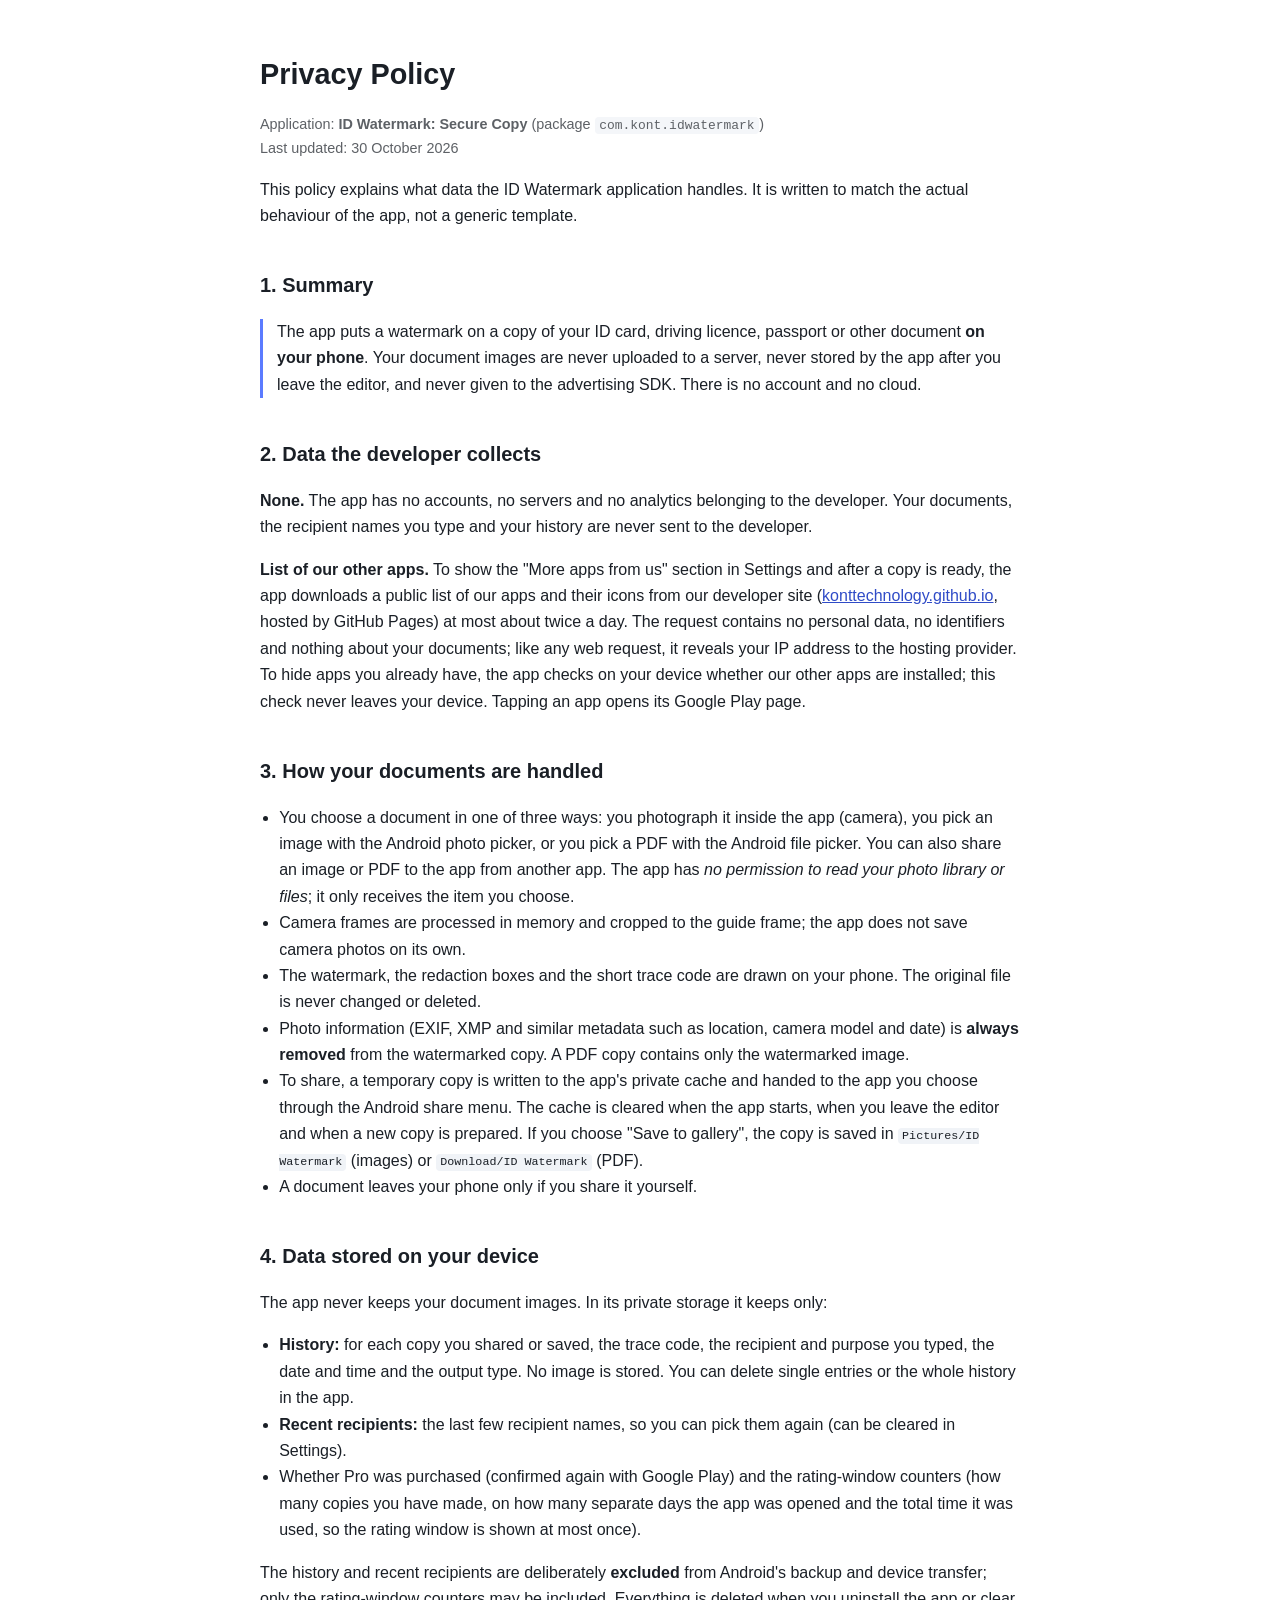
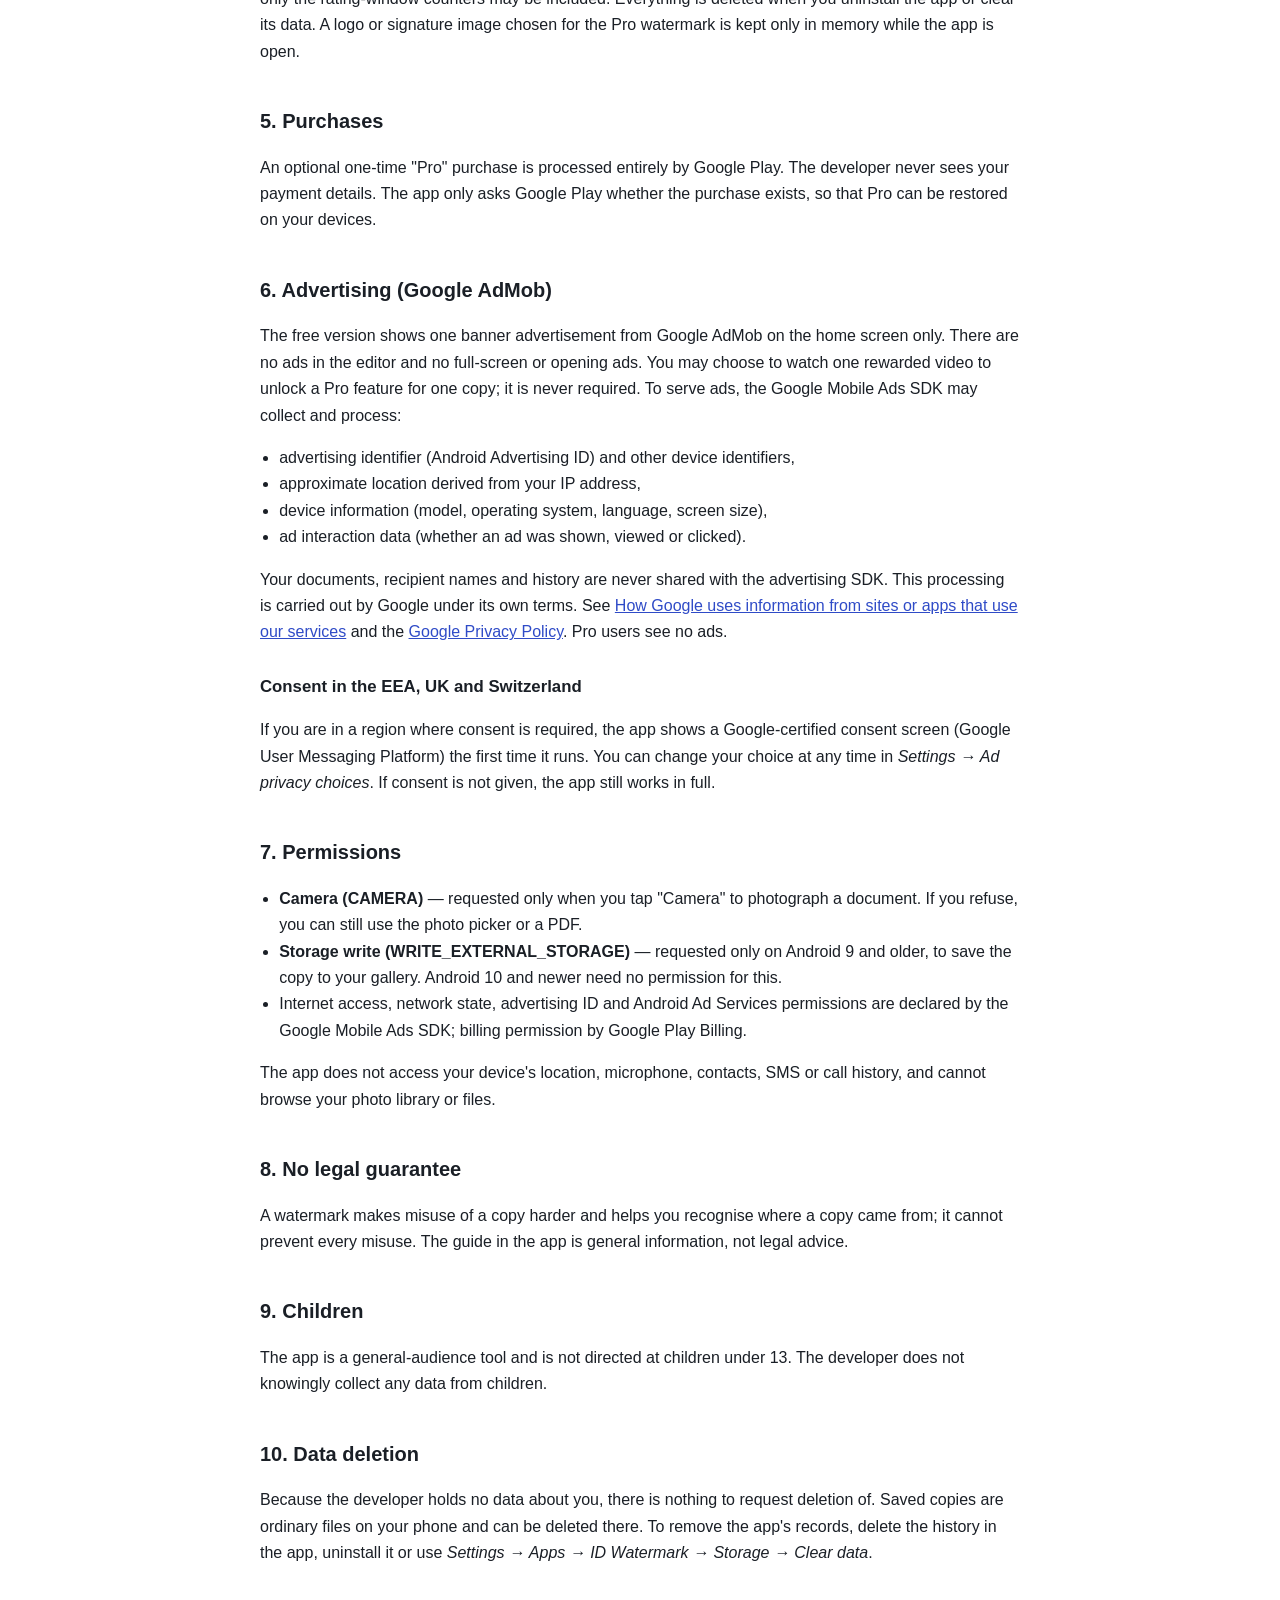
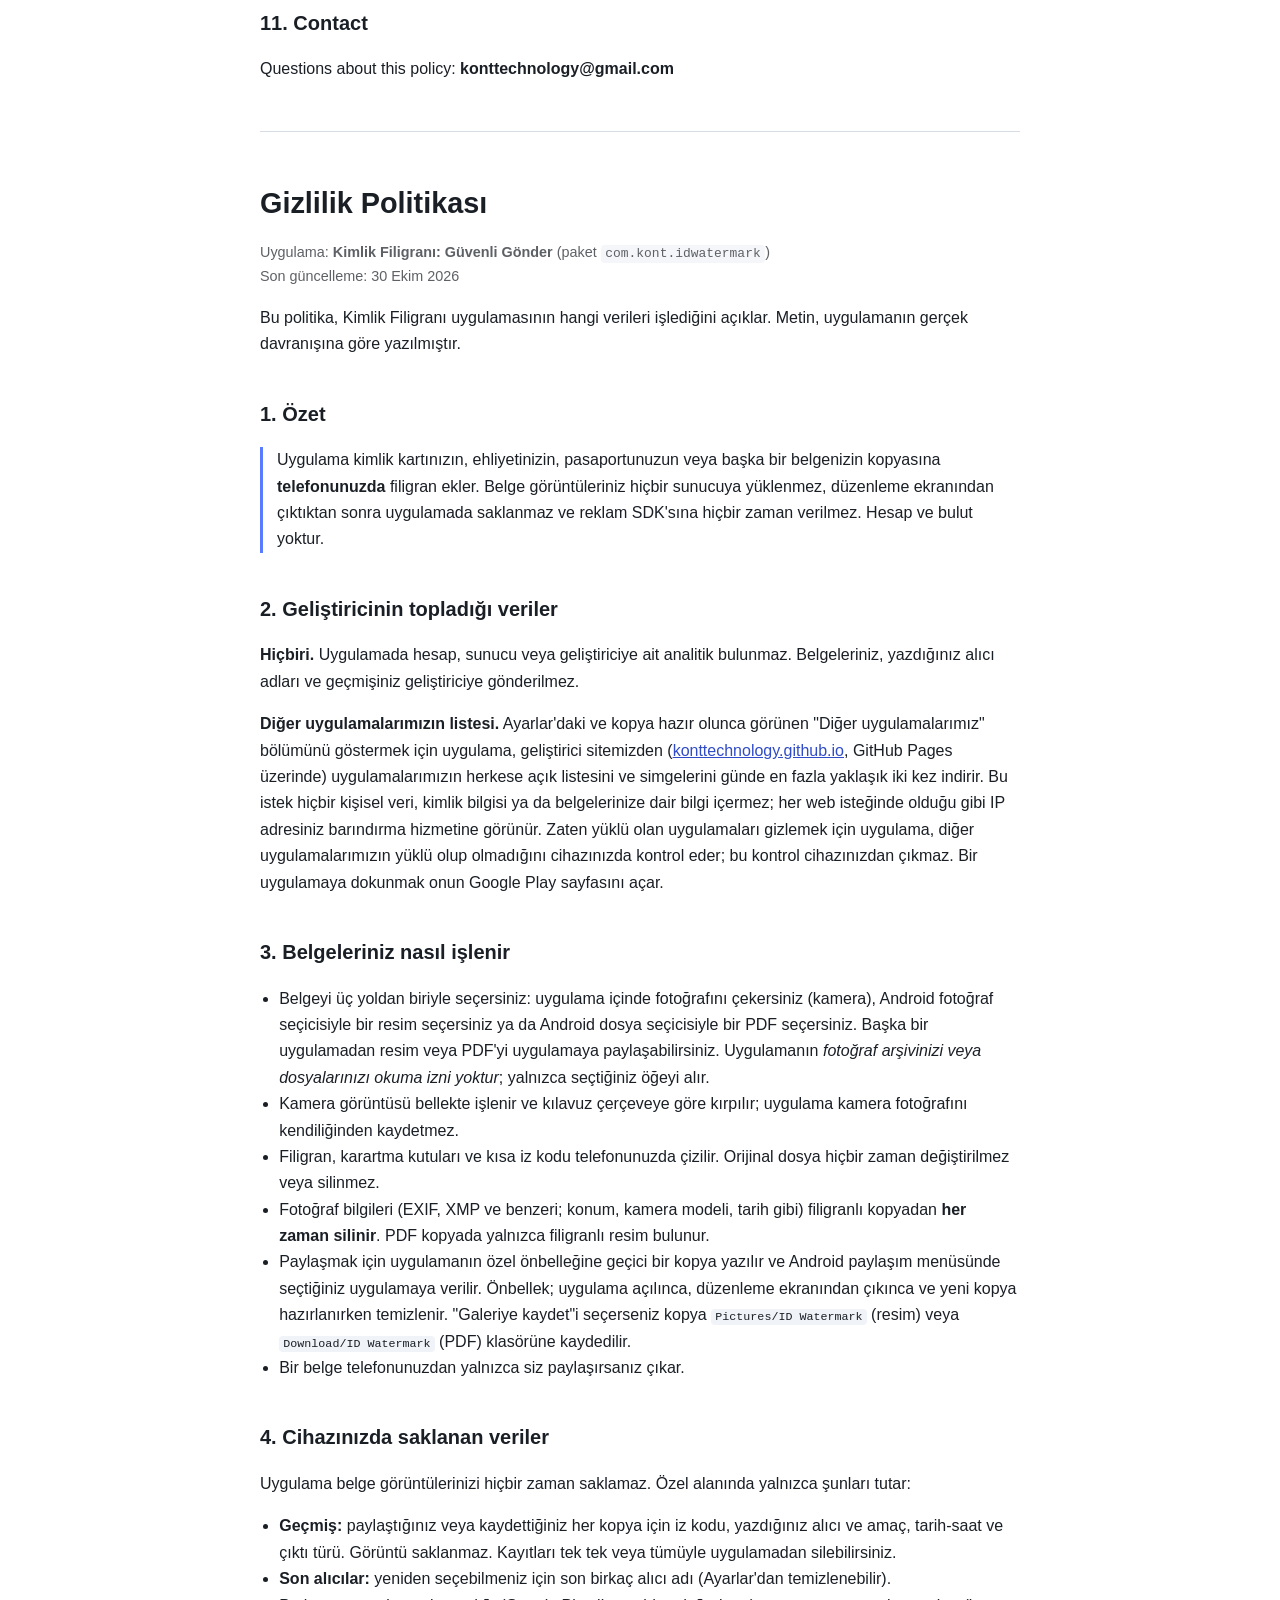
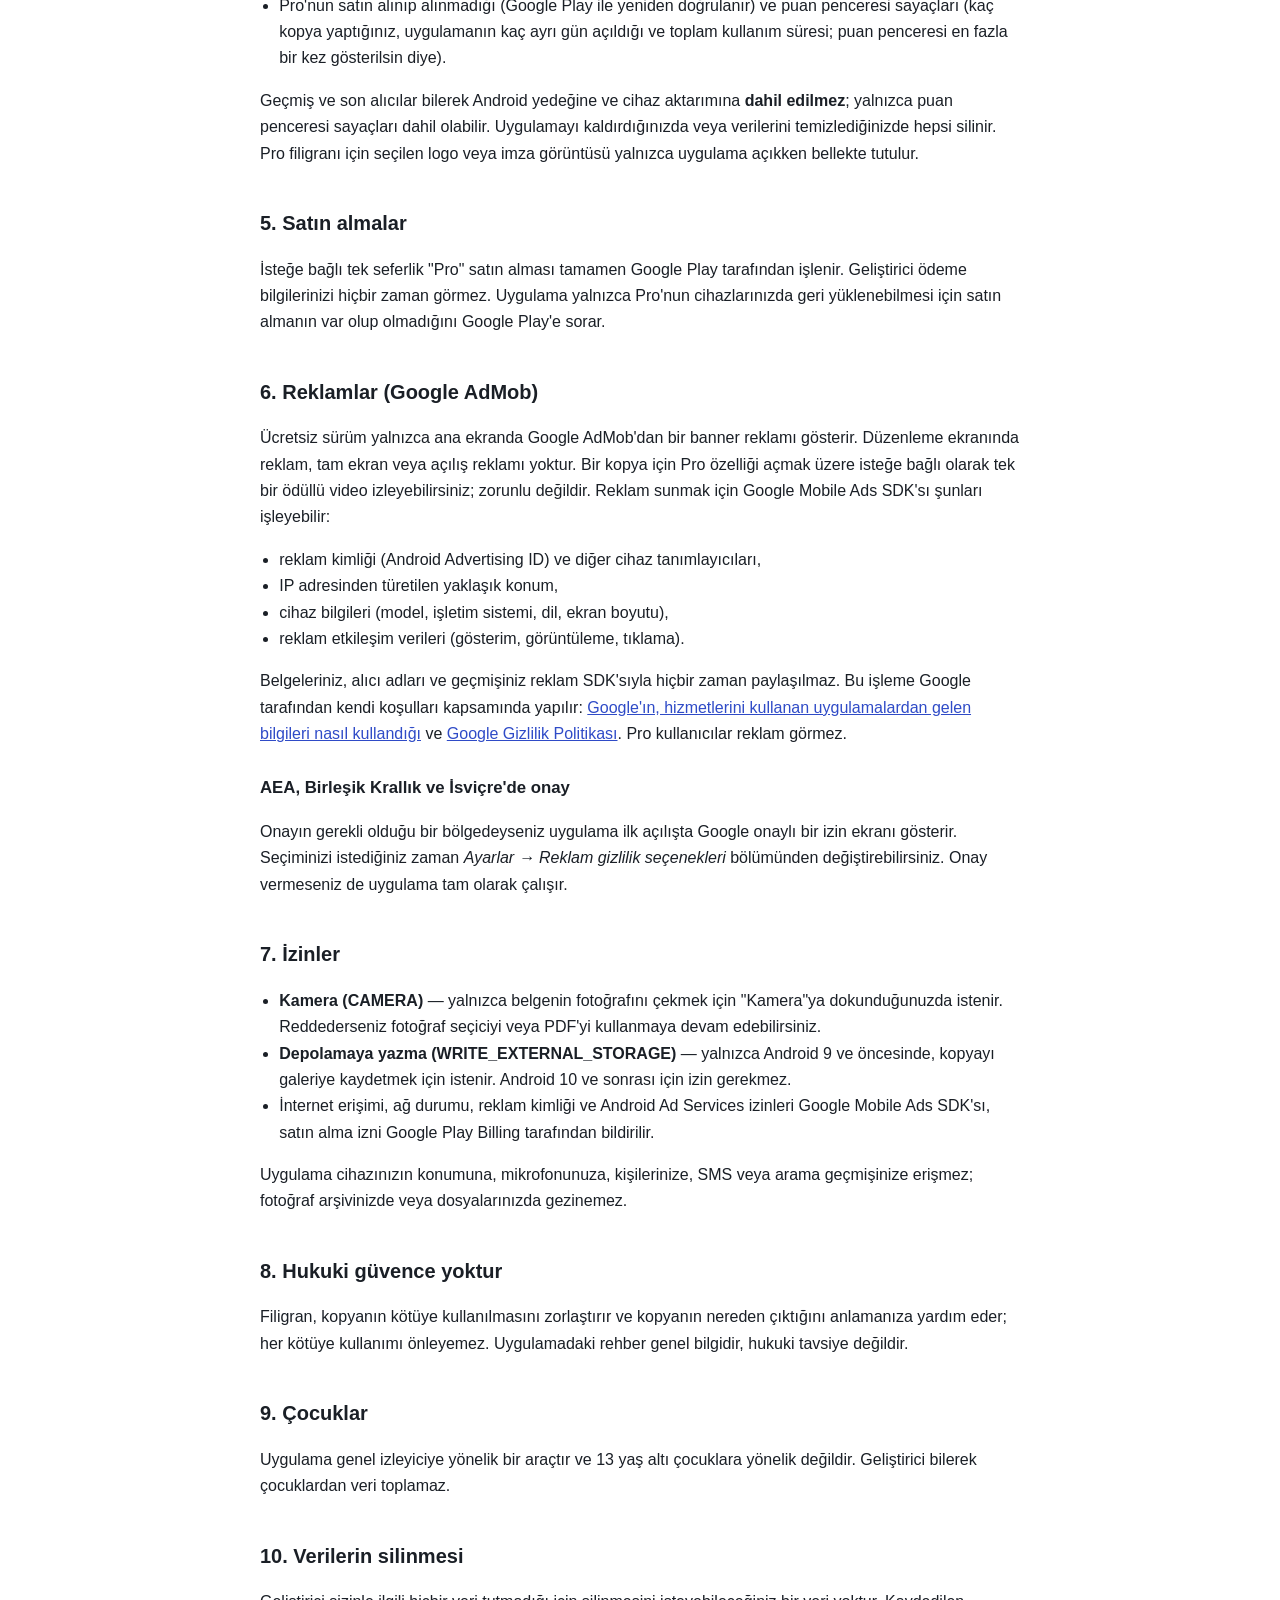
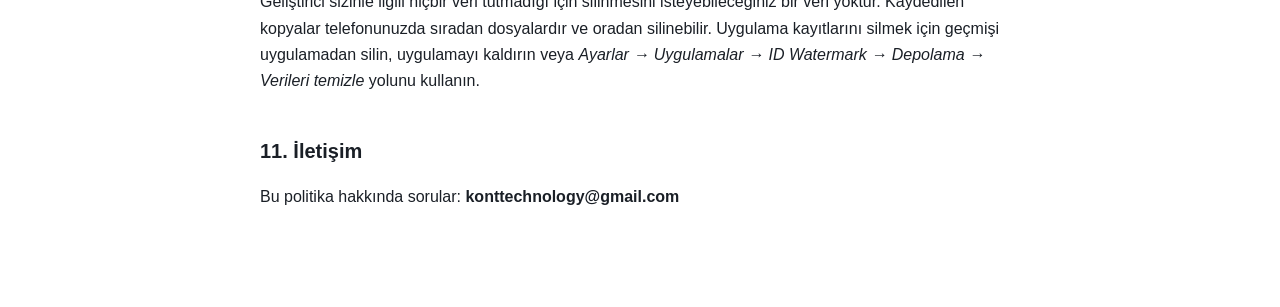
==== idwatermark-privacy/index.html @ 80bf9b18 "ID Watermark gizlilik politikasi" ====
<!DOCTYPE html>
<html lang="en">
<head>
<meta charset="utf-8">
<meta name="viewport" content="width=device-width, initial-scale=1">
<title>Privacy Policy — ID Watermark / Kimlik Filigranı</title>
<style>
  :root { color-scheme: light dark; }
  body {
    font-family: -apple-system, BlinkMacSystemFont, "Segoe UI", Roboto, Arial, sans-serif;
    line-height: 1.65; margin: 0 auto; max-width: 760px; padding: 32px 20px 80px;
    color: #1a1f26; background: #ffffff;
  }
  @media (prefers-color-scheme: dark) {
    body { color: #e6ebf2; background: #10141a; }
    code { background: #1c232c; }
    hr { border-color: #2a323d; }
  }
  h1 { font-size: 1.8rem; margin-bottom: .2em; }
  h2 { font-size: 1.25rem; margin-top: 2em; }
  h3 { font-size: 1.05rem; margin-top: 1.6em; }
  .updated { opacity: .7; font-size: .9rem; }
  hr { margin: 3em 0; border: 0; border-top: 1px solid #d7dde5; }
  ul { padding-left: 1.2em; }
  a { color: #2f4bc7; }
  code { background: #f0f3f7; padding: .1em .35em; border-radius: 4px; font-size: .9em; }
  .highlight { border-left: 3px solid #5b7bff; padding-left: 14px; }
</style>
</head>
<body>
<h1>Privacy Policy</h1>
<p class="updated">Application: <strong>ID Watermark: Secure Copy</strong> (package <code>com.kont.idwatermark</code>)<br>
Last updated: 30 October 2026</p>

<p>This policy explains what data the ID Watermark application handles. It is written to match
the actual behaviour of the app, not a generic template.</p>

<h2>1. Summary</h2>
<div class="highlight">
<p>The app puts a watermark on a copy of your ID card, driving licence, passport or other document
<strong>on your phone</strong>. Your document images are never uploaded to a server, never stored by the
app after you leave the editor, and never given to the advertising SDK. There is no account and no cloud.</p>
</div>

<h2>2. Data the developer collects</h2>
<p><strong>None.</strong> The app has no accounts, no servers and no analytics belonging to the
developer. Your documents, the recipient names you type and your history are never sent to the developer.</p>
<p><strong>List of our other apps.</strong> To show the "More apps from us" section in Settings and after a
copy is ready, the app downloads a public list of our apps and their icons from our developer site
(<a href="https://konttechnology.github.io/">konttechnology.github.io</a>, hosted by GitHub Pages) at most about
twice a day. The request contains no personal data, no identifiers and nothing about your documents; like any
web request, it reveals your IP address to the hosting provider. To hide apps you already have, the app checks
on your device whether our other apps are installed; this check never leaves your device. Tapping an app opens
its Google Play page.</p>

<h2>3. How your documents are handled</h2>
<ul>
  <li>You choose a document in one of three ways: you photograph it inside the app (camera), you pick an image
      with the Android photo picker, or you pick a PDF with the Android file picker. You can also share an image
      or PDF to the app from another app. The app has <em>no permission to read your photo library or files</em>;
      it only receives the item you choose.</li>
  <li>Camera frames are processed in memory and cropped to the guide frame; the app does not save camera
      photos on its own.</li>
  <li>The watermark, the redaction boxes and the short trace code are drawn on your phone. The original file
      is never changed or deleted.</li>
  <li>Photo information (EXIF, XMP and similar metadata such as location, camera model and date) is
      <strong>always removed</strong> from the watermarked copy. A PDF copy contains only the watermarked image.</li>
  <li>To share, a temporary copy is written to the app's private cache and handed to the app you choose through
      the Android share menu. The cache is cleared when the app starts, when you leave the editor and when a new
      copy is prepared. If you choose "Save to gallery", the copy is saved in <code>Pictures/ID Watermark</code>
      (images) or <code>Download/ID Watermark</code> (PDF).</li>
  <li>A document leaves your phone only if you share it yourself.</li>
</ul>

<h2>4. Data stored on your device</h2>
<p>The app never keeps your document images. In its private storage it keeps only:</p>
<ul>
  <li><strong>History:</strong> for each copy you shared or saved, the trace code, the recipient and purpose you
      typed, the date and time and the output type. No image is stored. You can delete single entries or the whole
      history in the app.</li>
  <li><strong>Recent recipients:</strong> the last few recipient names, so you can pick them again (can be cleared
      in Settings).</li>
  <li>Whether Pro was purchased (confirmed again with Google Play) and the rating-window counters (how many
      copies you have made, on how many separate days the app was opened and the total time it was used, so the
      rating window is shown at most once).</li>
</ul>
<p>The history and recent recipients are deliberately <strong>excluded</strong> from Android's backup and device
transfer; only the rating-window counters may be included. Everything is deleted when you uninstall the app or
clear its data. A logo or signature image chosen for the Pro watermark is kept only in memory while the app is
open.</p>

<h2>5. Purchases</h2>
<p>An optional one-time "Pro" purchase is processed entirely by Google Play. The developer never
sees your payment details. The app only asks Google Play whether the purchase exists, so that Pro
can be restored on your devices.</p>

<h2>6. Advertising (Google AdMob)</h2>
<p>The free version shows one banner advertisement from Google AdMob on the home screen only. There are no
ads in the editor and no full-screen or opening ads. You may choose to watch one rewarded video to unlock a Pro
feature for one copy; it is never required. To serve ads, the Google Mobile Ads SDK may collect and process:</p>
<ul>
  <li>advertising identifier (Android Advertising ID) and other device identifiers,</li>
  <li>approximate location derived from your IP address,</li>
  <li>device information (model, operating system, language, screen size),</li>
  <li>ad interaction data (whether an ad was shown, viewed or clicked).</li>
</ul>
<p>Your documents, recipient names and history are never shared with the advertising SDK. This processing is
carried out by Google under its own terms. See
<a href="https://policies.google.com/technologies/partner-sites">How Google uses information from
sites or apps that use our services</a> and the
<a href="https://policies.google.com/privacy">Google Privacy Policy</a>. Pro users see no ads.</p>

<h3>Consent in the EEA, UK and Switzerland</h3>
<p>If you are in a region where consent is required, the app shows a Google-certified consent
screen (Google User Messaging Platform) the first time it runs. You can change your choice at any
time in <em>Settings &rarr; Ad privacy choices</em>. If consent is not given, the app still works
in full.</p>

<h2>7. Permissions</h2>
<ul>
  <li><strong>Camera (CAMERA)</strong> &mdash; requested only when you tap "Camera" to photograph a document.
      If you refuse, you can still use the photo picker or a PDF.</li>
  <li><strong>Storage write (WRITE_EXTERNAL_STORAGE)</strong> &mdash; requested only on Android 9
      and older, to save the copy to your gallery. Android 10 and newer need no permission for this.</li>
  <li>Internet access, network state, advertising ID and Android Ad Services permissions are
      declared by the Google Mobile Ads SDK; billing permission by Google Play Billing.</li>
</ul>
<p>The app does not access your device's location, microphone, contacts, SMS or call history,
and cannot browse your photo library or files.</p>

<h2>8. No legal guarantee</h2>
<p>A watermark makes misuse of a copy harder and helps you recognise where a copy came from; it cannot
prevent every misuse. The guide in the app is general information, not legal advice.</p>

<h2>9. Children</h2>
<p>The app is a general-audience tool and is not directed at children under 13. The developer
does not knowingly collect any data from children.</p>

<h2>10. Data deletion</h2>
<p>Because the developer holds no data about you, there is nothing to request deletion of. Saved
copies are ordinary files on your phone and can be deleted there. To remove the app's records, delete the
history in the app, uninstall it or use <em>Settings &rarr; Apps &rarr; ID Watermark &rarr; Storage &rarr; Clear
data</em>.</p>

<h2>11. Contact</h2>
<p>Questions about this policy: <strong>konttechnology@gmail.com</strong></p>

<hr>

<h1>Gizlilik Politikası</h1>
<p class="updated">Uygulama: <strong>Kimlik Filigranı: Güvenli Gönder</strong> (paket <code>com.kont.idwatermark</code>)<br>
Son güncelleme: 30 Ekim 2026</p>

<p>Bu politika, Kimlik Filigranı uygulamasının hangi verileri işlediğini açıklar. Metin,
uygulamanın gerçek davranışına göre yazılmıştır.</p>

<h2>1. Özet</h2>
<div class="highlight">
<p>Uygulama kimlik kartınızın, ehliyetinizin, pasaportunuzun veya başka bir belgenizin kopyasına
<strong>telefonunuzda</strong> filigran ekler. Belge görüntüleriniz hiçbir sunucuya yüklenmez, düzenleme
ekranından çıktıktan sonra uygulamada saklanmaz ve reklam SDK'sına hiçbir zaman verilmez. Hesap ve bulut yoktur.</p>
</div>

<h2>2. Geliştiricinin topladığı veriler</h2>
<p><strong>Hiçbiri.</strong> Uygulamada hesap, sunucu veya geliştiriciye ait analitik bulunmaz.
Belgeleriniz, yazdığınız alıcı adları ve geçmişiniz geliştiriciye gönderilmez.</p>
<p><strong>Diğer uygulamalarımızın listesi.</strong> Ayarlar'daki ve kopya hazır olunca görünen "Diğer
uygulamalarımız" bölümünü göstermek için uygulama, geliştirici sitemizden
(<a href="https://konttechnology.github.io/">konttechnology.github.io</a>, GitHub Pages üzerinde) uygulamalarımızın
herkese açık listesini ve simgelerini günde en fazla yaklaşık iki kez indirir. Bu istek hiçbir kişisel veri,
kimlik bilgisi ya da belgelerinize dair bilgi içermez; her web isteğinde olduğu gibi IP adresiniz barındırma
hizmetine görünür. Zaten yüklü olan uygulamaları gizlemek için uygulama, diğer uygulamalarımızın yüklü olup
olmadığını cihazınızda kontrol eder; bu kontrol cihazınızdan çıkmaz. Bir uygulamaya dokunmak onun Google Play
sayfasını açar.</p>

<h2>3. Belgeleriniz nasıl işlenir</h2>
<ul>
  <li>Belgeyi üç yoldan biriyle seçersiniz: uygulama içinde fotoğrafını çekersiniz (kamera), Android fotoğraf
      seçicisiyle bir resim seçersiniz ya da Android dosya seçicisiyle bir PDF seçersiniz. Başka bir uygulamadan
      resim veya PDF'yi uygulamaya paylaşabilirsiniz. Uygulamanın <em>fotoğraf arşivinizi veya dosyalarınızı okuma
      izni yoktur</em>; yalnızca seçtiğiniz öğeyi alır.</li>
  <li>Kamera görüntüsü bellekte işlenir ve kılavuz çerçeveye göre kırpılır; uygulama kamera fotoğrafını kendiliğinden
      kaydetmez.</li>
  <li>Filigran, karartma kutuları ve kısa iz kodu telefonunuzda çizilir. Orijinal dosya hiçbir zaman değiştirilmez
      veya silinmez.</li>
  <li>Fotoğraf bilgileri (EXIF, XMP ve benzeri; konum, kamera modeli, tarih gibi) filigranlı kopyadan
      <strong>her zaman silinir</strong>. PDF kopyada yalnızca filigranlı resim bulunur.</li>
  <li>Paylaşmak için uygulamanın özel önbelleğine geçici bir kopya yazılır ve Android paylaşım menüsünde seçtiğiniz
      uygulamaya verilir. Önbellek; uygulama açılınca, düzenleme ekranından çıkınca ve yeni kopya hazırlanırken
      temizlenir. "Galeriye kaydet"i seçerseniz kopya <code>Pictures/ID Watermark</code> (resim) veya
      <code>Download/ID Watermark</code> (PDF) klasörüne kaydedilir.</li>
  <li>Bir belge telefonunuzdan yalnızca siz paylaşırsanız çıkar.</li>
</ul>

<h2>4. Cihazınızda saklanan veriler</h2>
<p>Uygulama belge görüntülerinizi hiçbir zaman saklamaz. Özel alanında yalnızca şunları tutar:</p>
<ul>
  <li><strong>Geçmiş:</strong> paylaştığınız veya kaydettiğiniz her kopya için iz kodu, yazdığınız alıcı ve amaç,
      tarih-saat ve çıktı türü. Görüntü saklanmaz. Kayıtları tek tek veya tümüyle uygulamadan silebilirsiniz.</li>
  <li><strong>Son alıcılar:</strong> yeniden seçebilmeniz için son birkaç alıcı adı (Ayarlar'dan temizlenebilir).</li>
  <li>Pro'nun satın alınıp alınmadığı (Google Play ile yeniden doğrulanır) ve puan penceresi sayaçları (kaç kopya
      yaptığınız, uygulamanın kaç ayrı gün açıldığı ve toplam kullanım süresi; puan penceresi en fazla bir kez
      gösterilsin diye).</li>
</ul>
<p>Geçmiş ve son alıcılar bilerek Android yedeğine ve cihaz aktarımına <strong>dahil edilmez</strong>; yalnızca puan
penceresi sayaçları dahil olabilir. Uygulamayı kaldırdığınızda veya verilerini temizlediğinizde hepsi silinir. Pro
filigranı için seçilen logo veya imza görüntüsü yalnızca uygulama açıkken bellekte tutulur.</p>

<h2>5. Satın almalar</h2>
<p>İsteğe bağlı tek seferlik "Pro" satın alması tamamen Google Play tarafından işlenir. Geliştirici
ödeme bilgilerinizi hiçbir zaman görmez. Uygulama yalnızca Pro'nun cihazlarınızda geri
yüklenebilmesi için satın almanın var olup olmadığını Google Play'e sorar.</p>

<h2>6. Reklamlar (Google AdMob)</h2>
<p>Ücretsiz sürüm yalnızca ana ekranda Google AdMob'dan bir banner reklamı gösterir. Düzenleme ekranında reklam,
tam ekran veya açılış reklamı yoktur. Bir kopya için Pro özelliği açmak üzere isteğe bağlı olarak tek bir ödüllü
video izleyebilirsiniz; zorunlu değildir. Reklam sunmak için Google Mobile Ads SDK'sı şunları işleyebilir:</p>
<ul>
  <li>reklam kimliği (Android Advertising ID) ve diğer cihaz tanımlayıcıları,</li>
  <li>IP adresinden türetilen yaklaşık konum,</li>
  <li>cihaz bilgileri (model, işletim sistemi, dil, ekran boyutu),</li>
  <li>reklam etkileşim verileri (gösterim, görüntüleme, tıklama).</li>
</ul>
<p>Belgeleriniz, alıcı adları ve geçmişiniz reklam SDK'sıyla hiçbir zaman paylaşılmaz. Bu işleme Google tarafından
kendi koşulları kapsamında yapılır:
<a href="https://policies.google.com/technologies/partner-sites">Google'ın, hizmetlerini kullanan
uygulamalardan gelen bilgileri nasıl kullandığı</a> ve
<a href="https://policies.google.com/privacy">Google Gizlilik Politikası</a>. Pro kullanıcılar
reklam görmez.</p>

<h3>AEA, Birleşik Krallık ve İsviçre'de onay</h3>
<p>Onayın gerekli olduğu bir bölgedeyseniz uygulama ilk açılışta Google onaylı bir izin ekranı
gösterir. Seçiminizi istediğiniz zaman <em>Ayarlar &rarr; Reklam gizlilik seçenekleri</em>
bölümünden değiştirebilirsiniz. Onay vermeseniz de uygulama tam olarak çalışır.</p>

<h2>7. İzinler</h2>
<ul>
  <li><strong>Kamera (CAMERA)</strong> &mdash; yalnızca belgenin fotoğrafını çekmek için "Kamera"ya dokunduğunuzda
      istenir. Reddederseniz fotoğraf seçiciyi veya PDF'yi kullanmaya devam edebilirsiniz.</li>
  <li><strong>Depolamaya yazma (WRITE_EXTERNAL_STORAGE)</strong> &mdash; yalnızca Android 9 ve
      öncesinde, kopyayı galeriye kaydetmek için istenir. Android 10 ve sonrası için izin gerekmez.</li>
  <li>İnternet erişimi, ağ durumu, reklam kimliği ve Android Ad Services izinleri Google Mobile Ads
      SDK'sı, satın alma izni Google Play Billing tarafından bildirilir.</li>
</ul>
<p>Uygulama cihazınızın konumuna, mikrofonunuza, kişilerinize, SMS veya arama geçmişinize erişmez;
fotoğraf arşivinizde veya dosyalarınızda gezinemez.</p>

<h2>8. Hukuki güvence yoktur</h2>
<p>Filigran, kopyanın kötüye kullanılmasını zorlaştırır ve kopyanın nereden çıktığını anlamanıza yardım eder;
her kötüye kullanımı önleyemez. Uygulamadaki rehber genel bilgidir, hukuki tavsiye değildir.</p>

<h2>9. Çocuklar</h2>
<p>Uygulama genel izleyiciye yönelik bir araçtır ve 13 yaş altı çocuklara yönelik değildir.
Geliştirici bilerek çocuklardan veri toplamaz.</p>

<h2>10. Verilerin silinmesi</h2>
<p>Geliştirici sizinle ilgili hiçbir veri tutmadığı için silinmesini isteyebileceğiniz bir veri
yoktur. Kaydedilen kopyalar telefonunuzda sıradan dosyalardır ve oradan silinebilir. Uygulama kayıtlarını
silmek için geçmişi uygulamadan silin, uygulamayı kaldırın veya <em>Ayarlar &rarr; Uygulamalar &rarr; ID Watermark
&rarr; Depolama &rarr; Verileri temizle</em> yolunu kullanın.</p>

<h2>11. İletişim</h2>
<p>Bu politika hakkında sorular: <strong>konttechnology@gmail.com</strong></p>

</body>
</html>
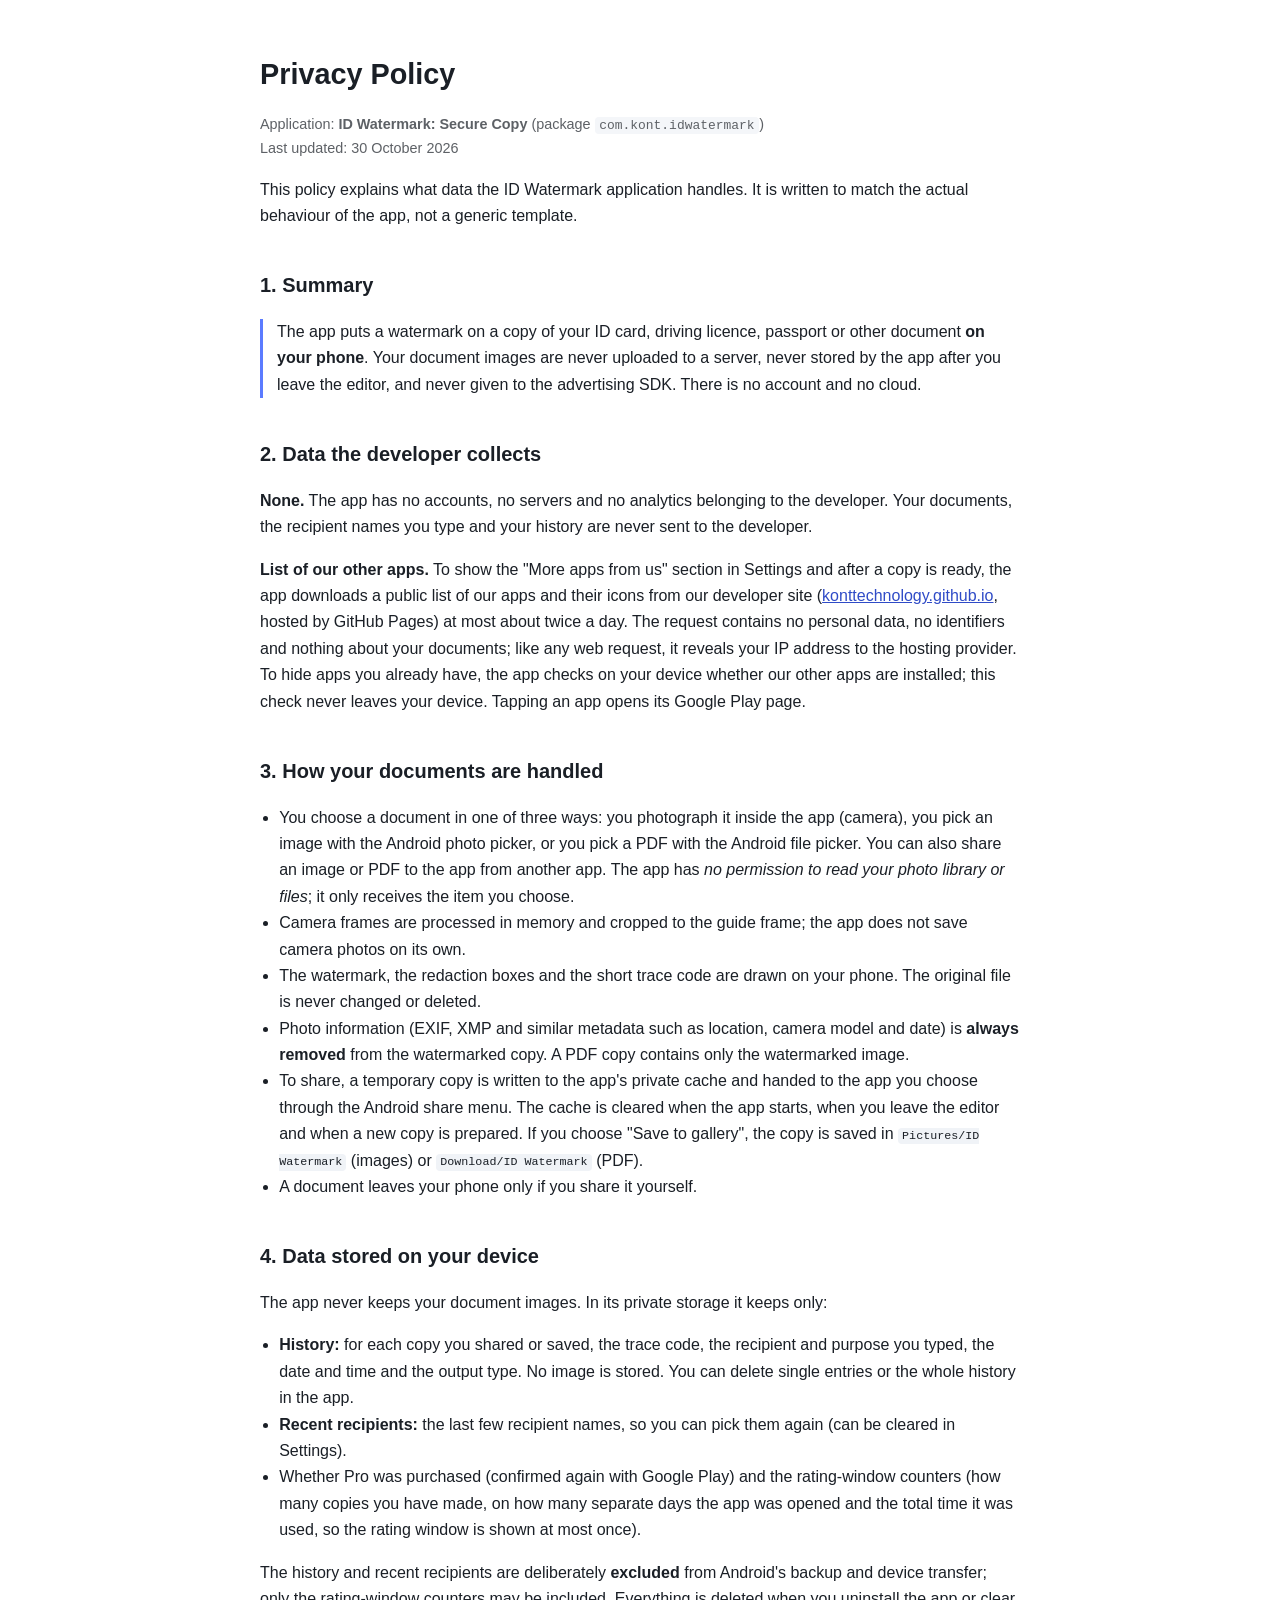
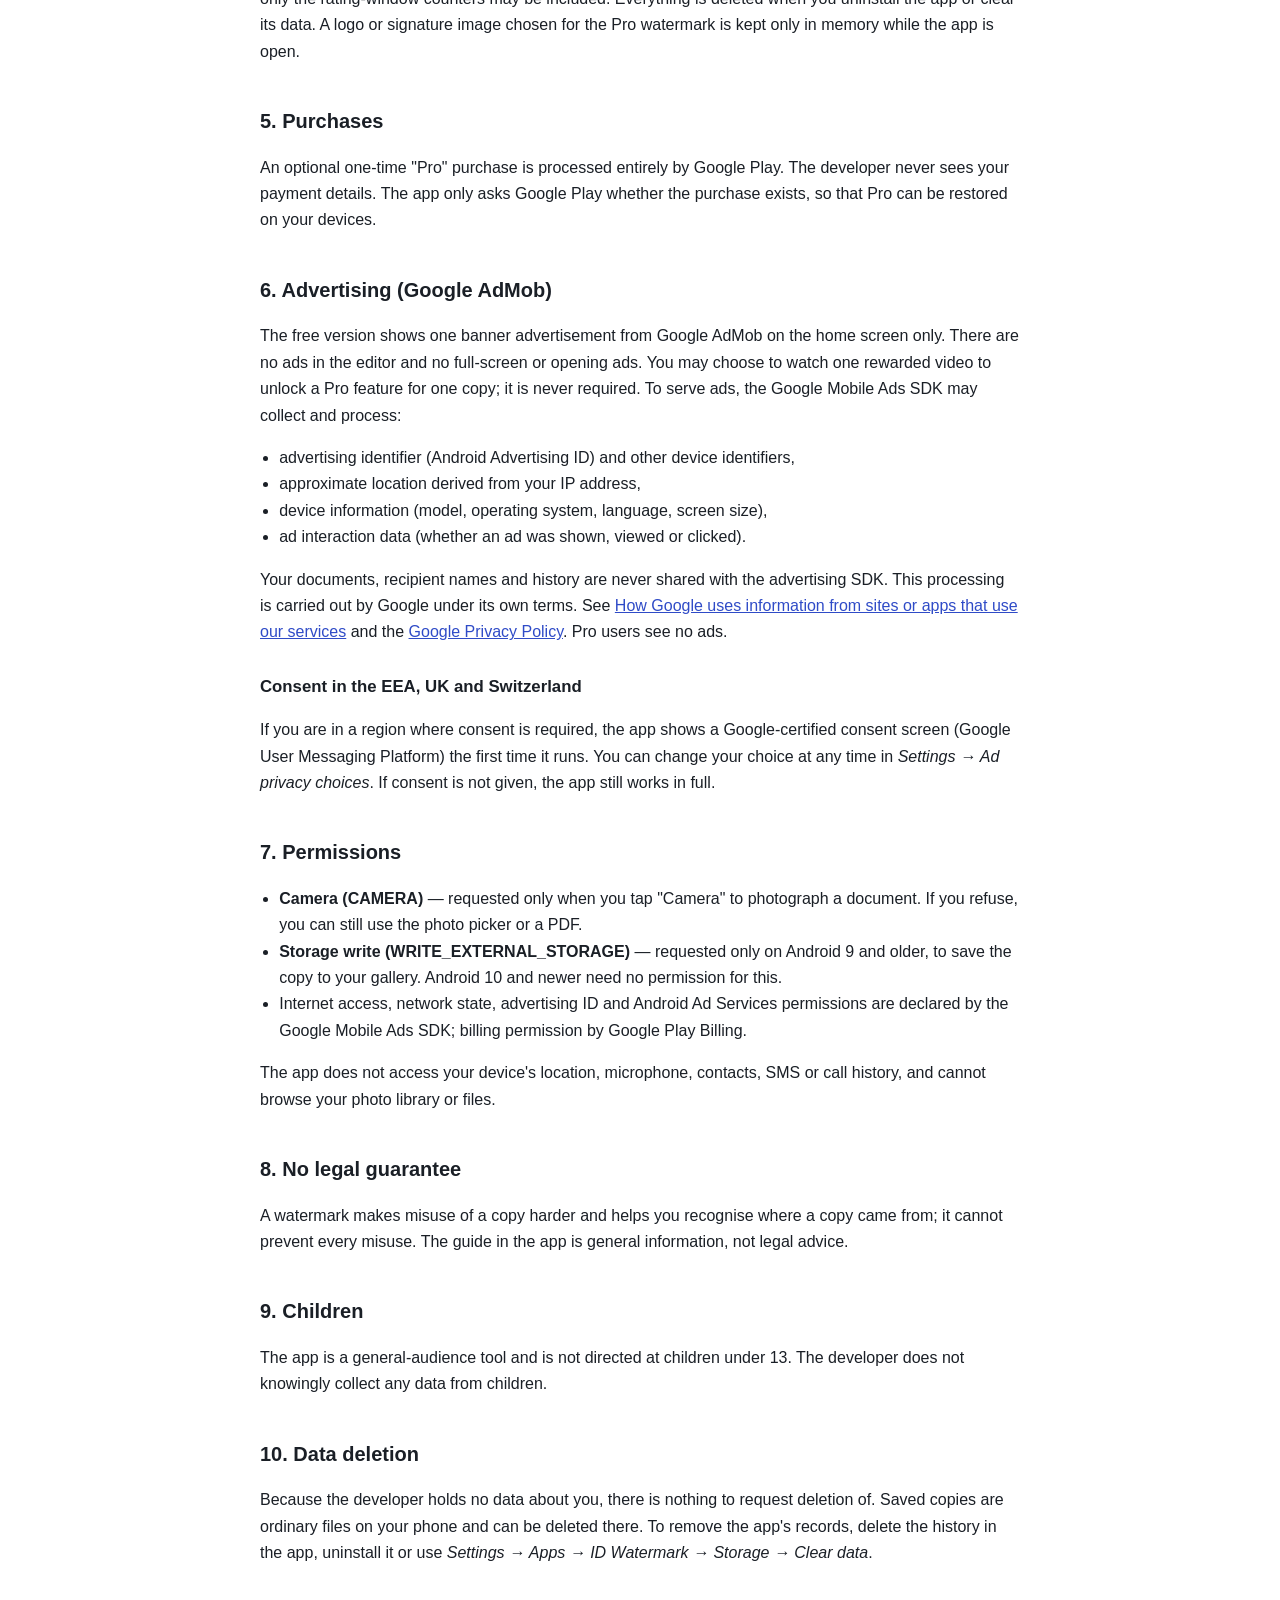
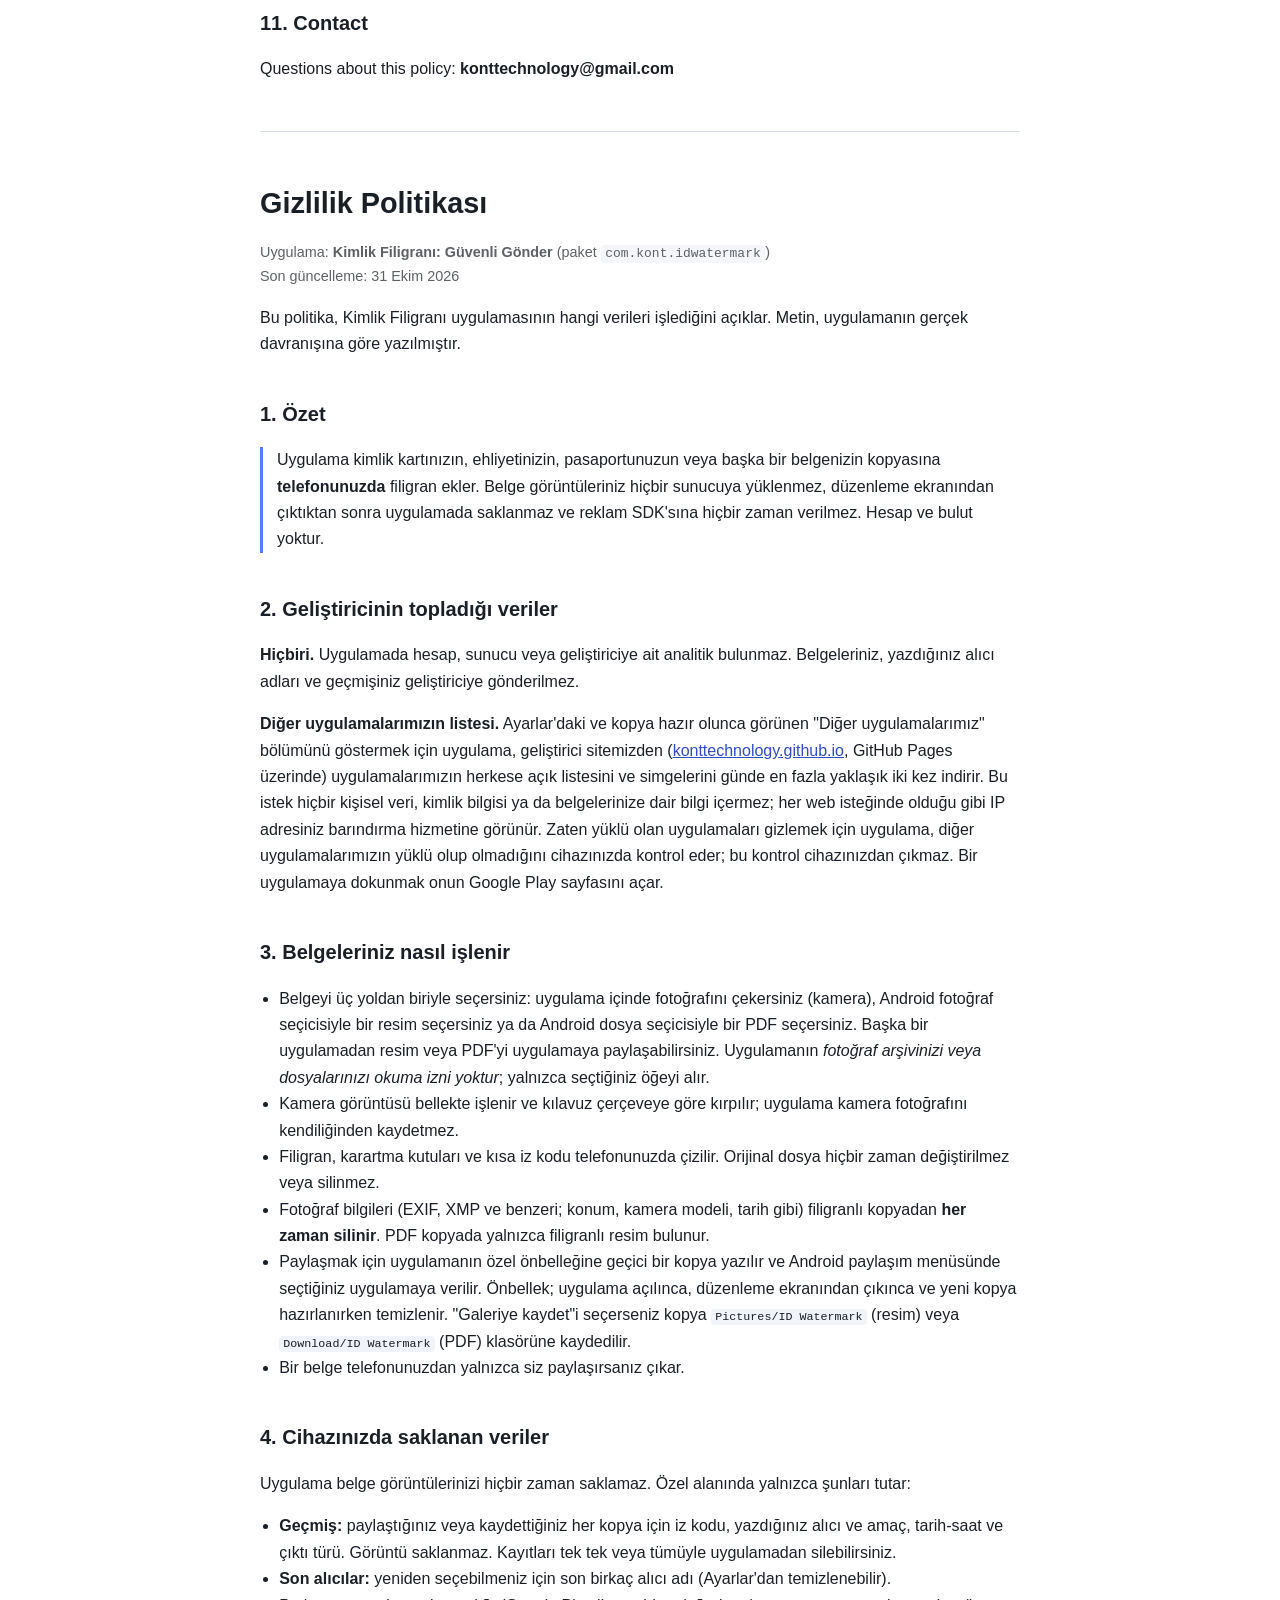
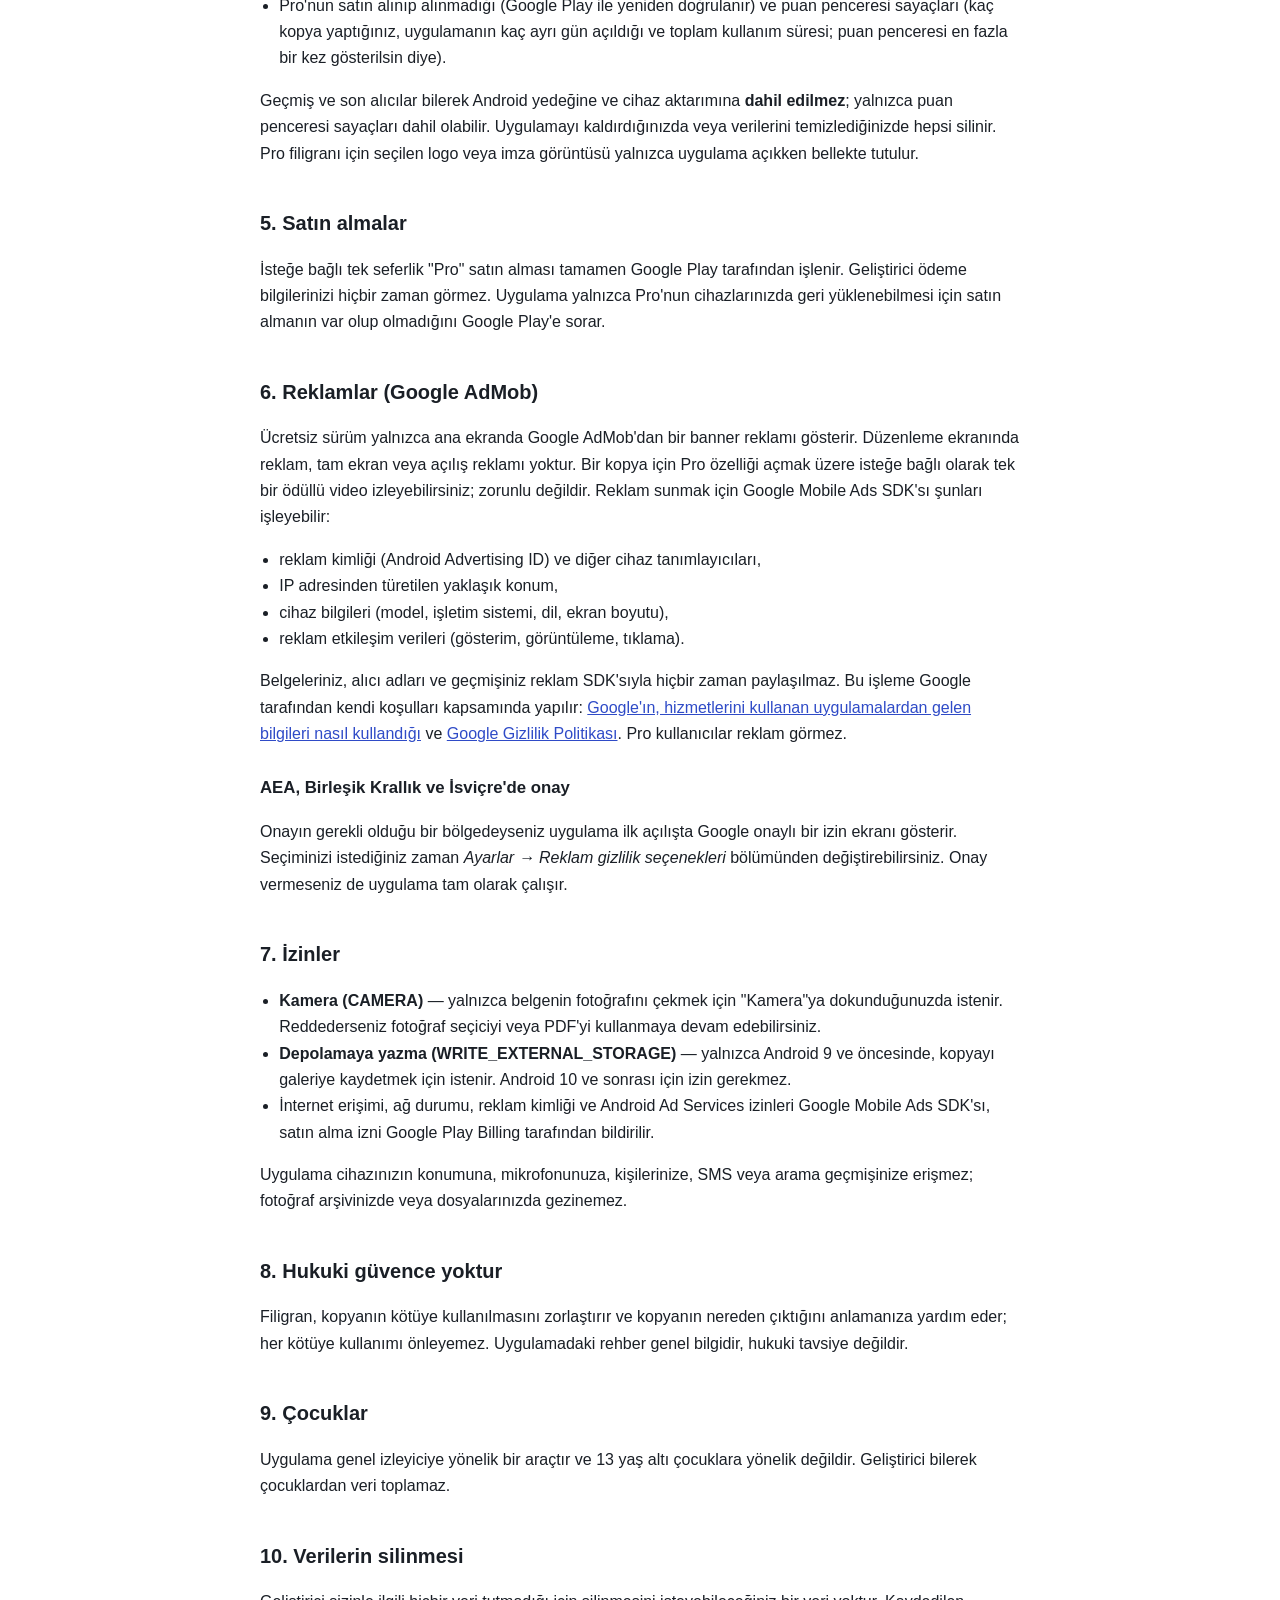
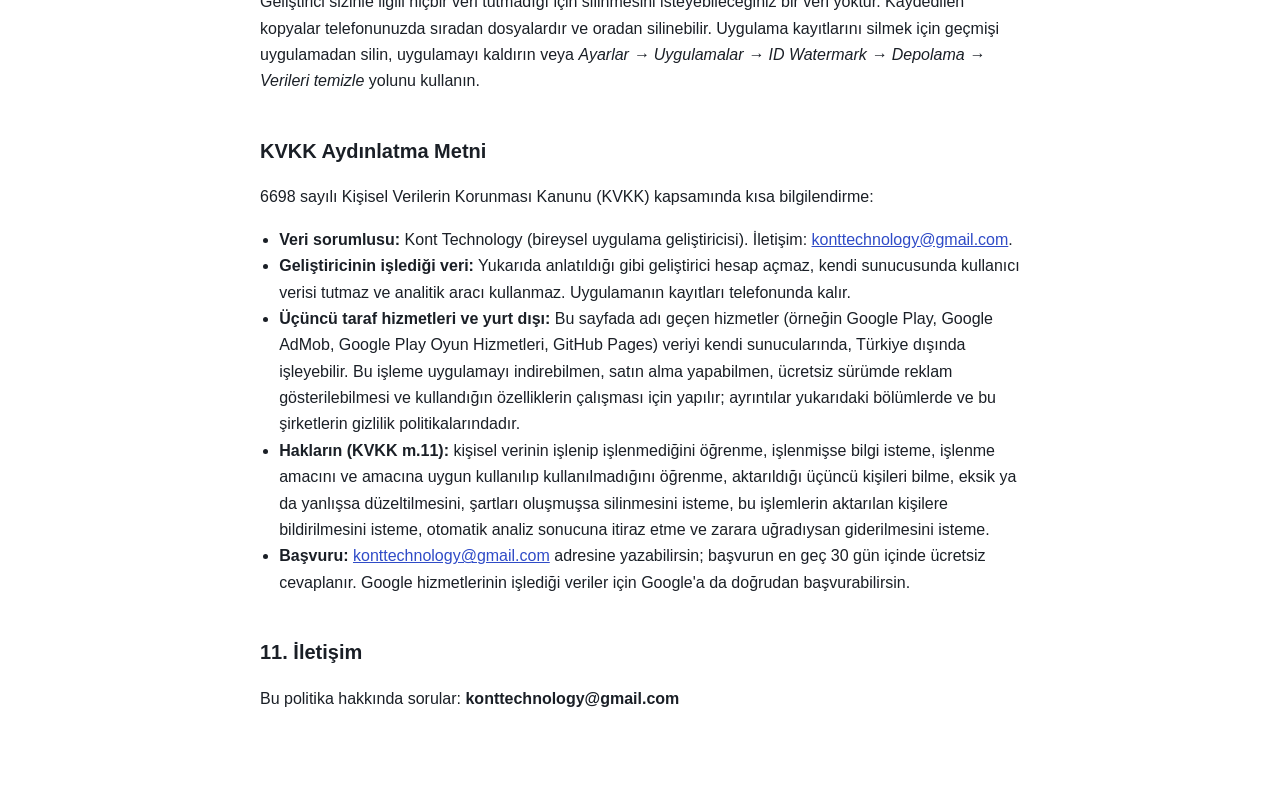
==== commit 15395d9e: "KVKK aydinlatma metni (TR) + site yazi tipi yerel Co-Authored-By: Claude Opus 5.5 <noreply@anthropic" ====
--- a/idwatermark-privacy/index.html
+++ b/idwatermark-privacy/index.html
@@ -149,7 +149,7 @@
 
 <h1>Gizlilik Politikası</h1>
 <p class="updated">Uygulama: <strong>Kimlik Filigranı: Güvenli Gönder</strong> (paket <code>com.kont.idwatermark</code>)<br>
-Son güncelleme: 30 Ekim 2026</p>
+Son güncelleme: 31 Ekim 2026</p>
 
 <p>Bu politika, Kimlik Filigranı uygulamasının hangi verileri işlediğini açıklar. Metin,
 uygulamanın gerçek davranışına göre yazılmıştır.</p>
@@ -259,6 +259,15 @@
 silmek için geçmişi uygulamadan silin, uygulamayı kaldırın veya <em>Ayarlar &rarr; Uygulamalar &rarr; ID Watermark
 &rarr; Depolama &rarr; Verileri temizle</em> yolunu kullanın.</p>
 
+<h2>KVKK Aydınlatma Metni</h2>
+<p>6698 sayılı Kişisel Verilerin Korunması Kanunu (KVKK) kapsamında kısa bilgilendirme:</p>
+<ul>
+<li><b>Veri sorumlusu:</b> Kont Technology (bireysel uygulama geliştiricisi). İletişim: <a href="mailto:konttechnology@gmail.com">konttechnology@gmail.com</a>.</li>
+<li><b>Geliştiricinin işlediği veri:</b> Yukarıda anlatıldığı gibi geliştirici hesap açmaz, kendi sunucusunda kullanıcı verisi tutmaz ve analitik aracı kullanmaz. Uygulamanın kayıtları telefonunda kalır.</li>
+<li><b>Üçüncü taraf hizmetleri ve yurt dışı:</b> Bu sayfada adı geçen hizmetler (örneğin Google Play, Google AdMob, Google Play Oyun Hizmetleri, GitHub Pages) veriyi kendi sunucularında, Türkiye dışında işleyebilir. Bu işleme uygulamayı indirebilmen, satın alma yapabilmen, ücretsiz sürümde reklam gösterilebilmesi ve kullandığın özelliklerin çalışması için yapılır; ayrıntılar yukarıdaki bölümlerde ve bu şirketlerin gizlilik politikalarındadır.</li>
+<li><b>Hakların (KVKK m.11):</b> kişisel verinin işlenip işlenmediğini öğrenme, işlenmişse bilgi isteme, işlenme amacını ve amacına uygun kullanılıp kullanılmadığını öğrenme, aktarıldığı üçüncü kişileri bilme, eksik ya da yanlışsa düzeltilmesini, şartları oluşmuşsa silinmesini isteme, bu işlemlerin aktarılan kişilere bildirilmesini isteme, otomatik analiz sonucuna itiraz etme ve zarara uğradıysan giderilmesini isteme.</li>
+<li><b>Başvuru:</b> <a href="mailto:konttechnology@gmail.com">konttechnology@gmail.com</a> adresine yazabilirsin; başvurun en geç 30 gün içinde ücretsiz cevaplanır. Google hizmetlerinin işlediği veriler için Google'a da doğrudan başvurabilirsin.</li>
+</ul>
 <h2>11. İletişim</h2>
 <p>Bu politika hakkında sorular: <strong>konttechnology@gmail.com</strong></p>
 
